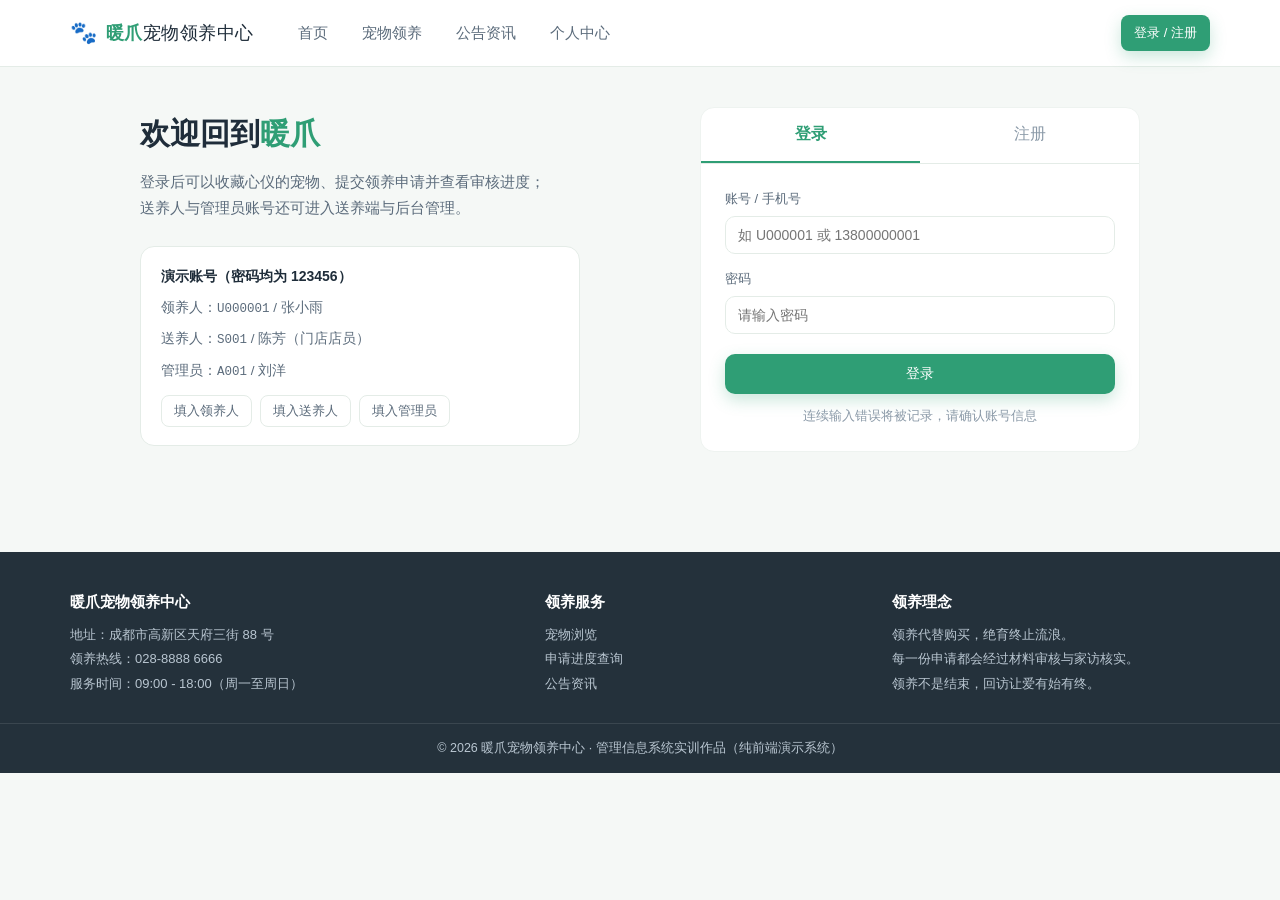
==== pet-adoption/admin.html @ 176c4de7 "Add files via upload" ====
<!DOCTYPE html>
<html lang="zh-CN">
<head>
  <meta charset="UTF-8">
  <meta name="viewport" content="width=device-width, initial-scale=1.0">
  <title>管理员后台 · 暖爪宠物领养中心</title>
  <link rel="stylesheet" href="css/style.css">
</head>
<body>
<div class="wrap">
  <div class="panel-layout">
    <aside class="menu">
      <div class="who">
        <b id="whoName">—</b>
        <span id="whoMeta">—</span>
      </div>
      <button data-sec="home" class="on" type="button">📊 后台概览</button>
      <button data-sec="users" type="button">👥 用户管理</button>
      <button data-sec="pets" type="button">🐾 宠物审核管理</button>
      <button data-sec="apps" type="button">📄 领养申请审核</button>
      <button data-sec="visits" type="button">📞 领养回访管理</button>
      <button data-sec="notices" type="button">📢 公告资讯管理</button>
      <button data-sec="settings" type="button">⚙️ 系统基础设置</button>
      <a href="index.html" style="margin-top:6px">↩ 返回前台首页</a>
    </aside>

    <div>
      <div class="panel-title">
        <div>
          <h2 id="panelTitle">后台概览</h2>
          <div class="sub" id="panelSub">—</div>
        </div>
        <div id="panelExtra"></div>
      </div>
      <div id="panel"></div>
    </div>
  </div>
</div>

<script src="js/store.js"></script>
<script src="js/common.js"></script>
<script>
  renderLayout('admin');
  var user = requireUser(['03']);
  var sec = 'home';

  var META = {
    home: ['后台概览', '查看关键数据与待处理事项'],
    users: ['用户管理', '管理领养人、送养人与管理员账号状态'],
    pets: ['宠物审核管理', '审核送养信息，维护宠物档案状态'],
    apps: ['领养申请审核', '按“材料审核—家访核实—签订协议”流程处理申请'],
    visits: ['领养回访管理', '跟踪领养后回访任务，记录回访结果'],
    notices: ['公告资讯管理', '发布、编辑与删除领养须知与公益活动公告'],
    settings: ['系统基础设置', '维护站点信息、领养要求与回访规则']
  };

  function boot() {
    var u = DB.currentUser();
    $('#whoName').textContent = u.name;
    $('#whoMeta').textContent = '管理员 · ' + u.id;
    $('#panelTitle').textContent = META[sec][0];
    $('#panelSub').textContent = META[sec][1];
    $$('.menu [data-sec]').forEach(function (b) { b.classList.toggle('on', b.dataset.sec === sec); });
    $('#panelExtra').innerHTML = '';
    if (sec === 'home') renderHome();
    else if (sec === 'users') renderUsers();
    else if (sec === 'pets') renderPets();
    else if (sec === 'apps') renderApps();
    else if (sec === 'visits') renderVisits();
    else if (sec === 'notices') renderNotices();
    else renderSettings();
  }

  function statBox(n, t) { return '<div class="stat-box"><span>' + t + '</span><b>' + n + '</b></div>'; }

  /* ---------- 后台概览 ---------- */
  function renderHome() {
    var pets = DB.pets(), apps = DB.applications(), visits = DB.visits();
    var pendingPets = pets.filter(function (p) { return p.status === '10'; });
    var pendingApps = apps.filter(function (a) { return a.status === '01' || a.status === '02' || a.status === '03'; });
    var pendingVisits = visits.filter(function (v) { return v.status === '01'; });

    var todo = [];
    pendingPets.forEach(function (p) {
      todo.push('宠物「' + p.name + '」待审核 <span class="mono">' + p.id + '</span>');
    });
    pendingApps.forEach(function (a) {
      todo.push('申请 <span class="mono">' + a.id + '</span> 处于「' + DICT.applyStatus[a.status] + '」');
    });
    pendingVisits.forEach(function (v) {
      todo.push('回访 <span class="mono">' + v.id + '</span> 计划于 ' + v.planDate + ' 执行');
    });

    $('#panel').innerHTML =
      '<div class="stat-row">' +
        statBox(DB.users().length, '系统用户') +
        statBox(pets.length, '在册宠物') +
        statBox(pendingApps.length, '待处理申请') +
        statBox(pendingVisits.length, '待回访任务') +
      '</div>' +
      '<div class="card"><h3 style="font-size:16px;margin-bottom:10px">待办事项</h3>' +
        (todo.length ? '<ul style="display:grid;gap:8px;color:#5b6b7b;font-size:13.5px">' +
          todo.slice(0, 8).map(function (t) {
            return '<li style="padding:8px 12px;background:#f8fbf9;border-radius:8px">· ' + t + '</li>';
          }).join('') + '</ul>'
          : '<p style="color:#8b9aa8">暂无待处理事项，全部业务已处理完毕。</p>') +
      '</div>' +
      '<div class="card"><h3 style="font-size:16px;margin-bottom:10px">最近领养申请</h3>' +
        '<div class="table-wrap" style="border:0"><table class="tb"><thead><tr>' +
          '<th>申请单号</th><th>宠物</th><th>申请人</th><th>提交时间</th><th>状态</th>' +
        '</tr></thead><tbody>' +
        apps.slice().sort(function (a, b) { return a.createdAt < b.createdAt ? 1 : -1; }).slice(0, 5).map(function (a) {
          var p = DB.pet(a.petId) || {}, u = DB.user(a.userId) || {};
          return '<tr><td class="mono">' + esc(a.id) + '</td><td>' + esc(p.name || '—') + '</td>' +
            '<td>' + esc(u.name || '—') + '</td><td>' + esc(a.createdAt) + '</td>' +
            '<td>' + badge(DICT.applyStatus, a.status) + '</td></tr>';
        }).join('') + '</tbody></table></div></div>';
  }

  /* ---------- 用户管理 ---------- */
  function renderUsers() {
    var kw = '';
    $('#panelExtra').innerHTML = '<input id="userKw" placeholder="搜索编号 / 姓名 / 手机号" ' +
      'style="border:1px solid #e4ece7;border-radius:8px;padding:7px 12px;outline:none;width:220px">';

    function draw() {
      var list = DB.users().filter(function (u) {
        var t = (u.id + u.name + u.phone).toLowerCase();
        return t.indexOf(kw.toLowerCase()) >= 0;
      });
      $('#panel').innerHTML = list.length
        ? '<div class="table-wrap"><table class="tb"><thead><tr>' +
            '<th>用户编号</th><th>姓名</th><th>角色</th><th>手机号</th><th>状态</th><th>注册时间</th><th>操作</th>' +
          '</tr></thead><tbody>' +
          list.map(function (u) {
            return '<tr>' +
              '<td class="mono">' + esc(u.id) + '</td>' +
              '<td><b>' + esc(u.name) + '</b></td>' +
              '<td>' + DICT.role[u.role] + '</td>' +
              '<td>' + esc(u.phone) + '</td>' +
              '<td>' + badge(DICT.account, u.status) + '</td>' +
              '<td>' + esc(u.createdAt) + '</td>' +
              '<td class="ops">' +
                (u.id === DB.currentUser().id ? '<span style="color:#8b9aa8;font-size:12.5px">当前登录账号</span>'
                  : '<button class="btn btn-line btn-sm" data-freeze="' + u.id + '" type="button">' +
                    (u.status === '01' ? '冻结' : '解冻') + '</button>') +
                '<button class="btn btn-line btn-sm" data-detail="' + u.id + '" type="button">详情</button>' +
              '</td></tr>';
          }).join('') + '</tbody></table></div>'
        : emptyState('没有匹配的用户');

      $$('[data-freeze]').forEach(function (b) {
        b.addEventListener('click', function () {
          DB.toggleUserStatus(b.dataset.freeze);
          toast('账号状态已更新');
          draw();
        });
      });
      $$('[data-detail]').forEach(function (b) {
        b.addEventListener('click', function () { userDetail(b.dataset.detail); });
      });
    }

    $('#userKw').addEventListener('input', function () { kw = this.value.trim(); draw(); });
    draw();
  }

  function userDetail(id) {
    var u = DB.user(id);
    var apps = DB.applicationsOf(id);
    openModal('用户详情 · ' + u.id,
      '<div class="detail-attrs" style="margin-top:0">' +
        '<div class="attr"><span>姓名</span><b>' + esc(u.name) + '</b></div>' +
        '<div class="attr"><span>角色</span><b>' + DICT.role[u.role] + '</b></div>' +
        '<div class="attr"><span>手机号</span><b>' + esc(u.phone) + '</b></div>' +
        '<div class="attr"><span>身份证号</span><b>' + esc(u.idCard || '—') + '</b></div>' +
        '<div class="attr"><span>联系地址</span><b>' + esc(u.address || '—') + '</b></div>' +
        '<div class="attr"><span>账号状态</span><b>' + DICT.account[u.status] + '</b></div>' +
      '</div>' +
      '<p style="color:#5b6b7b;font-size:13.5px">领养申请 ' + apps.length + ' 条，' +
        '其中成功 ' + apps.filter(function (a) { return a.status === '04'; }).length + ' 条。</p>',
      '<button class="btn btn-primary" type="button" onclick="closeModal()">关闭</button>');
  }

  /* ---------- 宠物审核管理 ---------- */
  function renderPets() {
    var status = '';
    $('#panelExtra').innerHTML = '<select id="petStatusSel" style="border:1px solid #e4ece7;border-radius:8px;padding:7px 10px;outline:none">' +
      '<option value="">全部状态</option>' +
      Object.keys(DICT.petStatus).map(function (k) {
        return '<option value="' + k + '">' + DICT.petStatus[k] + '</option>';
      }).join('') + '</select>';

    function draw() {
      var list = DB.pets().filter(function (p) { return !status || p.status === status; })
        .sort(function (a, b) { return a.createdAt < b.createdAt ? 1 : -1; });
      $('#panel').innerHTML = list.length
        ? '<div class="table-wrap"><table class="tb"><thead><tr>' +
            '<th>宠物编号</th><th>名称</th><th>类别 / 品种</th><th>健康状况</th><th>状态</th><th>登记时间</th><th>操作</th>' +
          '</tr></thead><tbody>' +
          list.map(function (p) {
            return '<tr>' +
              '<td class="mono">' + esc(p.id) + '</td>' +
              '<td><b>' + esc(p.name) + '</b></td>' +
              '<td>' + DICT.ptype[p.type] + ' / ' + esc(p.breed) + '</td>' +
              '<td>' + DICT.health[p.health] + '</td>' +
              '<td>' + badge(DICT.petStatus, p.status) + '</td>' +
              '<td>' + esc(p.createdAt) + '</td>' +
              '<td class="ops">' +
                (p.status === '10'
                  ? '<button class="btn btn-primary btn-sm" data-pass="' + p.id + '" type="button">审核通过</button>' +
                    '<button class="btn btn-danger btn-sm" data-reject="' + p.id + '" type="button">驳回</button>'
                  : '') +
                (p.status === '20' ? '<button class="btn btn-line btn-sm" data-off="' + p.id + '" type="button">下架</button>' : '') +
                '<button class="btn btn-line btn-sm" data-view="' + p.id + '" type="button">查看</button>' +
              '</td></tr>';
          }).join('') + '</tbody></table></div>'
        : emptyState('没有符合条件的宠物档案');

      $$('[data-pass]').forEach(function (b) {
        b.addEventListener('click', function () {
          DB.updatePet(b.dataset.pass, { status: '20' });
          toast('审核通过，宠物已可在前台展示');
          draw();
        });
      });
      $$('[data-reject]').forEach(function (b) {
        b.addEventListener('click', function () {
          if (!confirm('确定驳回该送养信息吗？驳回后状态为已下架。')) return;
          DB.updatePet(b.dataset.reject, { status: '50' });
          toast('已驳回');
          draw();
        });
      });
      $$('[data-off]').forEach(function (b) {
        b.addEventListener('click', function () {
          DB.updatePet(b.dataset.off, { status: '50' });
          toast('已下架');
          draw();
        });
      });
      $$('[data-view]').forEach(function (b) {
        b.addEventListener('click', function () {
          var p = DB.pet(b.dataset.view);
          openModal('宠物档案 · ' + p.id,
            '<div style="display:grid;grid-template-columns:200px 1fr;gap:16px">' +
              '<div class="pet-thumb" style="border-radius:10px;overflow:hidden;height:150px">' +
                '<img src="' + p.photo + '" style="width:100%;height:100%;object-fit:cover" onerror="imgFallback(this)"></div>' +
              '<div class="detail-attrs" style="margin:0;grid-template-columns:1fr 1fr">' +
                '<div class="attr"><span>名称</span><b>' + esc(p.name) + '</b></div>' +
                '<div class="attr"><span>品种</span><b>' + esc(p.breed) + '</b></div>' +
                '<div class="attr"><span>性别 / 年龄</span><b>' + DICT.gender[p.gender] + ' / ' + fmtAge(p.age) + '</b></div>' +
                '<div class="attr"><span>体重</span><b>' + p.weight + ' kg</b></div>' +
                '<div class="attr"><span>免疫 / 绝育</span><b>' + (p.vaccined ? '已免疫' : '未免疫') + ' / ' + (p.sterilized ? '已绝育' : '未绝育') + '</b></div>' +
                '<div class="attr"><span>发布人</span><b>' + esc(p.createdBy) + '</b></div>' +
              '</div>' +
            '</div>' +
            '<p style="color:#5b6b7b;font-size:13.5px;margin-top:12px">' + esc(p.desc) + '</p>',
            '<button class="btn btn-primary" type="button" onclick="closeModal()">关闭</button>');
        });
      });
    }

    $('#petStatusSel').addEventListener('change', function () { status = this.value; draw(); });
    draw();
  }

  /* ---------- 领养申请审核 ---------- */
  function renderApps() {
    var status = '';
    $('#panelExtra').innerHTML = '<select id="appStatusSel" style="border:1px solid #e4ece7;border-radius:8px;padding:7px 10px;outline:none">' +
      '<option value="">全部状态</option>' +
      Object.keys(DICT.applyStatus).map(function (k) {
        return '<option value="' + k + '">' + DICT.applyStatus[k] + '</option>';
      }).join('') + '</select>';

    function draw() {
      var list = DB.applications().filter(function (a) { return !status || a.status === status; })
        .sort(function (a, b) { return a.createdAt < b.createdAt ? 1 : -1; });
      $('#panel').innerHTML = list.length
        ? '<div class="table-wrap"><table class="tb"><thead><tr>' +
            '<th>申请单号</th><th>申请宠物</th><th>申请人</th><th>住房 / 经验</th><th>提交时间</th><th>状态</th><th>操作</th>' +
          '</tr></thead><tbody>' +
          list.map(function (a) {
            var p = DB.pet(a.petId) || { name: '—' }, u = DB.user(a.userId) || { name: '—' };
            var canReview = ['01', '02', '03'].indexOf(a.status) >= 0;
            return '<tr>' +
              '<td class="mono">' + esc(a.id) + '</td>' +
              '<td>' + esc(p.name) + '<div class="mono" style="font-size:11.5px">' + esc(a.petId) + '</div></td>' +
              '<td>' + esc(u.name) + '<div class="mono" style="font-size:11.5px">' + esc(u.id) + '</div></td>' +
              '<td>' + esc(a.houseType) + ' / ' + esc(a.experience) + '</td>' +
              '<td>' + esc(a.createdAt) + '</td>' +
              '<td>' + badge(DICT.applyStatus, a.status) + (a.agreementId ? '<div class="mono" style="font-size:11.5px;margin-top:2px">' + esc(a.agreementId) + '</div>' : '') + '</td>' +
              '<td class="ops">' +
                (canReview
                  ? '<button class="btn btn-primary btn-sm" data-review="' + a.id + '" type="button">审核处理</button>'
                  : '<button class="btn btn-line btn-sm" data-info="' + a.id + '" type="button">查看</button>') +
              '</td></tr>';
          }).join('') + '</tbody></table></div>'
        : emptyState('没有符合条件的申请');

      $$('[data-review]').forEach(function (b) {
        b.addEventListener('click', function () { reviewModal(b.dataset.review, draw); });
      });
      $$('[data-info]').forEach(function (b) {
        b.addEventListener('click', function () { infoModal(b.dataset.info); });
      });
    }

    $('#appStatusSel').addEventListener('change', function () { status = this.value; draw(); });
    draw();
  }

  function reviewModal(appId, cb) {
    var a = DB.applications().filter(function (x) { return x.id === appId; })[0];
    if (!a) return;
    var u = DB.user(a.userId) || {}, p = DB.pet(a.petId) || {};
    var actions = [];
    if (a.status === '01') actions.push(['pass', '初审通过']);
    if (a.status === '01' || a.status === '02') actions.push(['visit', '转家访核实']);
    if (a.status === '02' || a.status === '03') actions.push(['success', '确认领养并签订协议']);
    actions.push(['reject', '驳回申请']);

    openModal('审核领养申请 · ' + a.id,
      '<div class="detail-attrs" style="margin-top:0">' +
        '<div class="attr"><span>申请人</span><b>' + esc(u.name) + '（' + esc(u.id) + '）</b></div>' +
        '<div class="attr"><span>联系电话</span><b>' + esc(a.phone) + '</b></div>' +
        '<div class="attr"><span>申请宠物</span><b>' + esc(p.name) + '（' + esc(a.petId) + '）</b></div>' +
        '<div class="attr"><span>住房 / 经验</span><b>' + esc(a.houseType) + ' / ' + esc(a.experience) + '</b></div>' +
      '</div>' +
      '<div style="background:#f8fbf9;border-radius:10px;padding:12px;font-size:13.5px;color:#5b6b7b;margin-bottom:14px">' +
        '<b style="color:#1f2d3a">领养理由</b><div style="margin-top:4px">' + esc(a.reason) + '</div></div>' +
      '<div class="field"><label>处理意见 <i>*</i></label>' +
        '<div class="radio-row">' + actions.map(function (act, i) {
          return '<label><input type="radio" name="act" value="' + act[0] + '"' + (i === 0 ? ' checked' : '') + '> ' + act[1] + '</label>';
        }).join('') + '</div></div>' +
      '<div class="field" style="margin-top:12px"><label>审核备注</label>' +
        '<textarea id="reviewNote" placeholder="如材料是否齐全、家访结论、协议签订情况等">' + esc(a.reviewNote || '') + '</textarea></div>' +
      '<p style="color:#8b9aa8;font-size:12.5px;margin-top:8px">' +
        '确认领养后系统将自动生成带校验位的领养协议编号，并将宠物状态置为“已领养”，同时创建首次回访任务。</p>',
      '<button class="btn btn-line" type="button" onclick="closeModal()">取消</button>' +
      '<button class="btn btn-primary" id="btnDoReview" type="button">提交处理</button>',
      function () {
        $('#btnDoReview').addEventListener('click', function () {
          var act = $('input[name="act"]:checked').value;
          var note = $('#reviewNote').value.trim();
          if ((act === 'reject' || act === 'pass') && !note) return toast('请填写审核备注', 'warn');
          var res = DB.reviewApplication(appId, act, note);
          if (!res.ok) return toast(res.msg, 'err');
          closeModal();
          if (act === 'success') toast('已确认领养，协议编号 ' + res.app.agreementId);
          else toast('处理完成：' + DICT.applyStatus[res.app.status]);
          if (cb) cb();
        });
      });
  }

  function infoModal(appId) {
    var a = DB.applications().filter(function (x) { return x.id === appId; })[0];
    var u = DB.user(a.userId) || {}, p = DB.pet(a.petId) || {};
    openModal('申请详情 · ' + a.id,
      '<div class="detail-attrs" style="margin-top:0">' +
        '<div class="attr"><span>状态</span><b>' + DICT.applyStatus[a.status] + '</b></div>' +
        '<div class="attr"><span>协议编号</span><b class="mono">' + esc(a.agreementId || '—') + '</b></div>' +
        '<div class="attr"><span>申请人</span><b>' + esc(u.name) + '</b></div>' +
        '<div class="attr"><span>宠物</span><b>' + esc(p.name) + '</b></div>' +
      '</div>' +
      '<div style="background:#f8fbf9;border-radius:10px;padding:12px;font-size:13.5px;color:#5b6b7b">' +
        '<div><b style="color:#1f2d3a">审核备注：</b>' + esc(a.reviewNote || '—') + '</div>' +
        '<div style="margin-top:6px"><b style="color:#1f2d3a">最后更新：</b>' + esc(a.updatedAt) + '</div></div>',
      '<button class="btn btn-primary" type="button" onclick="closeModal()">关闭</button>');
  }

  /* ---------- 回访管理 ---------- */
  function renderVisits() {
    $('#panelExtra').innerHTML = '<button class="btn btn-primary btn-sm" id="btnNewVisit" type="button">+ 新建回访任务</button>';

    function draw() {
      var list = DB.visits().slice().sort(function (a, b) { return a.planDate < b.planDate ? 1 : -1; });
      $('#panel').innerHTML = list.length
        ? '<div class="table-wrap"><table class="tb"><thead><tr>' +
            '<th>回访单号</th><th>领养宠物</th><th>领养人</th><th>计划日期</th><th>实际日期</th><th>状态</th><th>回访说明</th><th>操作</th>' +
          '</tr></thead><tbody>' +
          list.map(function (v) {
            var p = DB.pet(v.petId) || { name: '—' }, u = DB.user(v.userId) || { name: '—' };
            return '<tr>' +
              '<td class="mono">' + esc(v.id) + '</td>' +
              '<td>' + esc(p.name) + '</td>' +
              '<td>' + esc(u.name) + '</td>' +
              '<td>' + esc(v.planDate) + '</td>' +
              '<td>' + esc(v.actualDate || '—') + '</td>' +
              '<td>' + badge(DICT.visitStatus, v.status) + '</td>' +
              '<td style="max-width:220px">' + esc(v.note || '—') + '</td>' +
              '<td class="ops">' + (v.status === '01'
                ? '<button class="btn btn-primary btn-sm" data-do="' + v.id + '" type="button">记录回访</button>'
                : '<button class="btn btn-line btn-sm" data-again="' + v.id + '" type="button">追加回访</button>') + '</td>' +
            '</tr>';
          }).join('') + '</tbody></table></div>'
        : emptyState('暂无回访任务');
      bind();
    }

    function bind() {
      $$('[data-do]').forEach(function (b) {
        b.addEventListener('click', function () { visitModal(b.dataset.do, draw); });
      });
      $$('[data-again]').forEach(function (b) {
        b.addEventListener('click', function () { visitModal(b.dataset.again, draw); });
      });
      var nb = $('#btnNewVisit');
      if (nb) {
        nb.addEventListener('click', function () {
          var adopted = DB.applications().filter(function (a) { return a.status === '04'; });
          if (!adopted.length) return toast('暂无领养成功的记录，无法新建回访', 'warn');
          openModal('新建回访任务',
            '<div class="field"><label>选择领养记录 <i>*</i></label><select id="nApp">' +
              adopted.map(function (a) {
                var p = DB.pet(a.petId) || {}, u = DB.user(a.userId) || {};
                return '<option value="' + a.id + '">' + esc(a.id) + ' · ' + esc(p.name) + ' · ' + esc(u.name) + '</option>';
              }).join('') + '</select></div>' +
            '<div class="field" style="margin-top:12px"><label>计划回访日期 <i>*</i></label>' +
              '<input type="date" id="nDate" value="' + todayStr() + '"></div>',
            '<button class="btn btn-line" type="button" onclick="closeModal()">取消</button>' +
            '<button class="btn btn-primary" id="btnAddVisit" type="button">创建</button>',
            function () {
              $('#btnAddVisit').addEventListener('click', function () {
                var res = DB.addVisitPlan({
                  applicationId: $('#nApp').value,
                  planDate: $('#nDate').value,
                  visitor: DB.currentUser().name
                });
                if (!res.ok) return toast(res.msg, 'err');
                closeModal();
                toast('回访任务已创建');
                draw();
              });
            });
        });
      }
    }

    draw();
  }

  function visitModal(visitId, cb) {
    var v = DB.visits().filter(function (x) { return x.id === visitId; })[0];
    if (!v) return;
    var p = DB.pet(v.petId) || {}, u = DB.user(v.userId) || {};
    openModal('记录回访 · ' + v.id,
      '<div class="detail-attrs" style="margin-top:0">' +
        '<div class="attr"><span>领养宠物</span><b>' + esc(p.name) + '</b></div>' +
        '<div class="attr"><span>领养人</span><b>' + esc(u.name) + '</b></div>' +
        '<div class="attr"><span>计划日期</span><b>' + esc(v.planDate) + '</b></div>' +
        '<div class="attr"><span>回访人</span><b>' + esc(v.visitor) + '</b></div>' +
      '</div>' +
      '<div class="field"><label>回访结果 <i>*</i></label><div class="radio-row">' +
        '<label><input type="radio" name="vres" value="02" checked> 回访正常</label>' +
        '<label><input type="radio" name="vres" value="03"> 异常待处理</label></div></div>' +
      '<div class="field" style="margin-top:12px"><label>回访说明 <i>*</i></label>' +
        '<textarea id="vNote" placeholder="记录宠物饮食、健康、行为适应情况，以及需要跟进的问题">' + esc(v.note || '') + '</textarea></div>',
      '<button class="btn btn-line" type="button" onclick="closeModal()">取消</button>' +
      '<button class="btn btn-primary" id="btnSaveVisit" type="button">保存回访记录</button>',
      function () {
        $('#btnSaveVisit').addEventListener('click', function () {
          var note = $('#vNote').value.trim();
          if (note.length < 5) return toast('请填写回访说明（不少于 5 个字）', 'warn');
          DB.finishVisit(visitId, { result: $('input[name="vres"]:checked').value, note: note });
          closeModal();
          toast('回访记录已保存');
          if (cb) cb();
        });
      });
  }

  /* ---------- 公告管理 ---------- */
  function renderNotices() {
    $('#panelExtra').innerHTML = '<button class="btn btn-primary btn-sm" id="btnNewNotice" type="button">+ 发布公告</button>';

    function draw() {
      var list = DB.notices();
      $('#panel').innerHTML = list.length
        ? '<div class="table-wrap"><table class="tb"><thead><tr>' +
            '<th>公告编号</th><th>标题</th><th>类型</th><th>置顶</th><th>发布时间</th><th>操作</th>' +
          '</tr></thead><tbody>' +
          list.map(function (n) {
            return '<tr>' +
              '<td class="mono">' + esc(n.id) + '</td>' +
              '<td><b>' + esc(n.title) + '</b></td>' +
              '<td>' + esc(n.type) + '</td>' +
              '<td>' + (n.top ? '是' : '否') + '</td>' +
              '<td>' + esc(n.createdAt) + '</td>' +
              '<td class="ops">' +
                '<button class="btn btn-line btn-sm" data-edit="' + n.id + '" type="button">编辑</button>' +
                '<button class="btn btn-danger btn-sm" data-del="' + n.id + '" type="button">删除</button>' +
              '</td></tr>';
          }).join('') + '</tbody></table></div>'
        : emptyState('还没有发布过公告');
      bind();
    }

    function bind() {
      $$('[data-edit]').forEach(function (b) {
        b.addEventListener('click', function () { noticeModal(b.dataset.edit, draw); });
      });
      $$('[data-del]').forEach(function (b) {
        b.addEventListener('click', function () {
          if (!confirm('确定删除该公告吗？')) return;
          DB.deleteNotice(b.dataset.del);
          toast('已删除');
          draw();
        });
      });
      var nb = $('#btnNewNotice');
      if (nb) nb.addEventListener('click', function () { noticeModal('', draw); });
    }

    draw();
  }

  function noticeModal(id, cb) {
    var n = id ? DB.notices().filter(function (x) { return x.id === id; })[0] : null;
    openModal(n ? '编辑公告 · ' + n.id : '发布公告',
      '<div class="form-grid">' +
        '<div class="field full"><label>公告标题 <i>*</i></label><input id="nTitle" value="' + esc(n ? n.title : '') + '"></div>' +
        '<div class="field"><label>公告类型</label><select id="nType">' +
          ['领养须知', '公益活动', '制度说明', '其他'].map(function (t) {
            return '<option' + (n && n.type === t ? ' selected' : '') + '>' + t + '</option>';
          }).join('') + '</select></div>' +
        '<div class="field"><label>是否置顶</label><select id="nTop">' +
          '<option value="0"' + (n && !n.top ? ' selected' : '') + '>否</option>' +
          '<option value="1"' + (n && n.top ? ' selected' : '') + '>是</option></select></div>' +
        '<div class="field full"><label>公告内容 <i>*</i></label>' +
          '<textarea id="nContent" style="min-height:150px">' + esc(n ? n.content : '') + '</textarea></div>' +
      '</div>',
      '<button class="btn btn-line" type="button" onclick="closeModal()">取消</button>' +
      '<button class="btn btn-primary" id="btnSaveNotice" type="button">保存</button>',
      function () {
        $('#btnSaveNotice').addEventListener('click', function () {
          var title = $('#nTitle').value.trim();
          var content = $('#nContent').value.trim();
          if (!title) return toast('请填写公告标题', 'warn');
          if (content.length < 10) return toast('公告内容不少于 10 个字', 'warn');
          var res = DB.saveNotice({
            id: n ? n.id : '', title: title, content: content,
            type: $('#nType').value, top: $('#nTop').value === '1'
          });
          if (!res.ok) return toast(res.msg, 'err');
          closeModal();
          toast(n ? '公告已更新' : '公告已发布，编号 ' + res.notice.id);
          cb();
        });
      });
  }

  /* ---------- 系统设置 ---------- */
  function renderSettings() {
    var s = DB.settings();
    $('#panel').innerHTML =
      '<div class="card">' +
        '<div class="form-grid">' +
          '<div class="field"><label>站点名称</label><input id="sName" value="' + esc(s.siteName) + '"></div>' +
          '<div class="field"><label>领养热线</label><input id="sHot" value="' + esc(s.hotline) + '"></div>' +
          '<div class="field"><label>站点地址</label><input id="sAddr" value="' + esc(s.address) + '"></div>' +
          '<div class="field"><label>服务时间</label><input id="sTime" value="' + esc(s.workTime) + '"></div>' +
          '<div class="field"><label>首次回访间隔（天）</label>' +
            '<input id="sDays" type="number" min="1" value="' + s.visitDays + '"></div>' +
          '<div class="field"><label>宠物状态码预览</label>' +
            '<input value="10 待审核 / 20 待领养 / 30 申请中 / 40 已领养 / 50 已下架" disabled></div>' +
          '<div class="field full"><label>领养要求</label>' +
            '<textarea id="sRules" style="min-height:150px">' + esc(s.rules) + '</textarea></div>' +
        '</div>' +
        '<div class="form-actions"><button class="btn btn-primary" id="btnSaveSet" type="button">保存设置</button></div>' +
      '</div>' +
      '<div class="card"><h3 style="font-size:16px;margin-bottom:8px">数据维护</h3>' +
        '<p style="color:#5b6b7b;font-size:13.5px">系统为纯前端演示版本，业务数据保存在当前浏览器的 localStorage 中。' +
        '重置后所有演示数据将恢复到初始状态，已提交的申请与收藏会被清空。</p>' +
        '<div class="form-actions"><button class="btn btn-danger" id="btnReset" type="button">重置演示数据</button></div></div>';

    $('#btnSaveSet').addEventListener('click', function () {
      var days = Number($('#sDays').value);
      if (!days || days < 1) return toast('回访间隔天数需大于 0', 'warn');
      DB.saveSettings({
        siteName: $('#sName').value.trim() || s.siteName,
        hotline: $('#sHot').value.trim(),
        address: $('#sAddr').value.trim(),
        workTime: $('#sTime').value.trim(),
        visitDays: days,
        rules: $('#sRules').value
      });
      toast('设置已保存');
      setTimeout(function () { location.reload(); }, 600);
    });

    $('#btnReset').addEventListener('click', function () {
      if (!confirm('确定重置全部演示数据吗？该操作不可撤销。')) return;
      DB.reset();
      toast('已恢复初始演示数据');
      setTimeout(function () { location.href = 'admin.html'; }, 700);
    });
  }

  $$('.menu [data-sec]').forEach(function (b) {
    b.addEventListener('click', function () { sec = b.dataset.sec; boot(); });
  });

  boot();
</script>
</body>
</html>
---- pet-adoption/css/style.css ----
/* =====================================================================
 * 宠物领养管理系统 · 公共样式（css/style.css）
 * ===================================================================== */
:root {
  --brand: #2f9e75;
  --brand-dark: #227a58;
  --brand-light: #e8f6ef;
  --accent: #f2994a;
  --ink: #1f2d3a;
  --sub: #5b6b7b;
  --muted: #8b9aa8;
  --line: #e4ece7;
  --bg: #f5f8f6;
  --card: #ffffff;
  --shadow: 0 6px 24px rgba(31, 45, 58, .07);
  --radius: 14px;
}

* { box-sizing: border-box; margin: 0; padding: 0; }

body {
  font-family: "Microsoft YaHei", "PingFang SC", "Hiragino Sans GB", "Helvetica Neue", Arial, sans-serif;
  color: var(--ink);
  background: var(--bg);
  font-size: 14px;
  line-height: 1.7;
  -webkit-font-smoothing: antialiased;
}

a { color: inherit; text-decoration: none; }
img { display: block; max-width: 100%; }
ul, ol { list-style: none; }
button, input, select, textarea { font-family: inherit; font-size: 14px; color: inherit; }
h1, h2, h3, h4 { font-weight: 700; line-height: 1.35; }

.wrap { width: 100%; max-width: 1180px; margin: 0 auto; padding: 0 20px; }

/* ---------------- 顶部导航 ---------------- */
.hd {
  position: sticky; top: 0; z-index: 50;
  background: rgba(255, 255, 255, .94);
  backdrop-filter: saturate(180%) blur(8px);
  border-bottom: 1px solid var(--line);
}
.hd-in { display: flex; align-items: center; height: 66px; gap: 22px; }
.brand { display: flex; align-items: center; gap: 8px; font-size: 18px; letter-spacing: .5px; }
.brand-ico { font-size: 22px; }
.brand-txt b { color: var(--brand); }
.nav { display: flex; gap: 6px; margin-left: 8px; flex: 1; }
.nav a {
  padding: 8px 14px; border-radius: 10px; color: var(--sub);
  font-size: 15px; transition: .18s;
}
.nav a:hover { color: var(--brand); background: var(--brand-light); }
.nav a.active { color: var(--brand-dark); background: var(--brand-light); font-weight: 700; }
.nav-toggle { display: none; background: none; border: 0; font-size: 20px; cursor: pointer; color: var(--sub); }

.hd-user { display: flex; align-items: center; gap: 10px; }
.hd-user-in { display: flex; align-items: center; gap: 10px; }
.avatar {
  width: 34px; height: 34px; border-radius: 50%; background: var(--brand);
  color: #fff; display: flex; align-items: center; justify-content: center; font-weight: 700;
}
.hd-user-txt { display: flex; flex-direction: column; line-height: 1.25; }
.hd-user-txt b { font-size: 13px; }
.hd-user-txt span { font-size: 11px; color: var(--muted); }

/* ---------------- 按钮 ---------------- */
.btn {
  display: inline-flex; align-items: center; justify-content: center; gap: 6px;
  padding: 10px 20px; border-radius: 10px; border: 1px solid transparent;
  background: #eef2f0; color: var(--ink); cursor: pointer; transition: .18s;
  font-size: 14px; white-space: nowrap;
}
.btn:hover { transform: translateY(-1px); }
.btn-primary { background: var(--brand); color: #fff; box-shadow: 0 6px 16px rgba(47, 158, 117, .25); }
.btn-primary:hover { background: var(--brand-dark); }
.btn-accent { background: var(--accent); color: #fff; }
.btn-line { background: #fff; border-color: var(--line); color: var(--sub); }
.btn-line:hover { border-color: var(--brand); color: var(--brand); }
.btn-sm { padding: 6px 12px; font-size: 13px; border-radius: 8px; }
.btn-block { width: 100%; }
.btn[disabled] { opacity: .55; cursor: not-allowed; transform: none; }
.btn-danger { background: #fdecec; color: #d64545; }
.btn-danger:hover { background: #fbdada; }

/* ---------------- 首页 ---------------- */
.hero {
  background: linear-gradient(135deg, #e9f7f0 0%, #f7fbf9 55%, #fdf6ec 100%);
  padding: 54px 0 46px;
  border-bottom: 1px solid var(--line);
}
.hero-in { display: grid; grid-template-columns: 1.05fr .95fr; gap: 40px; align-items: center; }
.hero h1 { font-size: 38px; letter-spacing: 1px; }
.hero h1 em { color: var(--brand); font-style: normal; }
.hero p.lead { margin-top: 16px; color: var(--sub); font-size: 15.5px; max-width: 520px; }
.hero-tags { display: flex; gap: 10px; margin-top: 20px; flex-wrap: wrap; }
.hero-tags span {
  background: #fff; border: 1px solid var(--line); padding: 6px 12px;
  border-radius: 999px; font-size: 13px; color: var(--sub);
}
.searchbar {
  margin-top: 26px; display: flex; background: #fff; border-radius: 14px;
  padding: 8px; box-shadow: var(--shadow); max-width: 520px; gap: 8px;
}
.searchbar input { flex: 1; border: 0; outline: none; padding: 8px 12px; background: transparent; }
.searchbar select { border: 0; outline: none; background: transparent; color: var(--sub); padding: 0 8px; }
.hero-pic { border-radius: 22px; overflow: hidden; box-shadow: 0 18px 40px rgba(31, 45, 58, .16); aspect-ratio: 4 / 3; }
.hero-pic img { width: 100%; height: 100%; object-fit: cover; }

.stats { display: grid; grid-template-columns: repeat(4, 1fr); gap: 16px; margin-top: -30px; position: relative; z-index: 2; }
.stat {
  background: #fff; border-radius: var(--radius); padding: 20px 22px; box-shadow: var(--shadow);
  border: 1px solid #f0f5f2;
}
.stat b { font-size: 28px; color: var(--brand-dark); }
.stat span { display: block; color: var(--muted); font-size: 13px; margin-top: 2px; }

.section { padding: 46px 0; }
.section-hd { display: flex; align-items: flex-end; justify-content: space-between; margin-bottom: 22px; gap: 16px; }
.section-hd h2 { font-size: 24px; }
.section-hd p { color: var(--muted); font-size: 13.5px; margin-top: 4px; }
.section-hd a { color: var(--brand); font-size: 14px; }

/* ---------------- 宠物卡片 ---------------- */
.pet-grid { display: grid; grid-template-columns: repeat(3, 1fr); gap: 22px; }
.pet-card {
  background: var(--card); border-radius: var(--radius); overflow: hidden;
  border: 1px solid #eef3f0; transition: .2s; display: block;
}
.pet-card:hover { transform: translateY(-4px); box-shadow: var(--shadow); border-color: #d9ece3; }
.pet-thumb { position: relative; aspect-ratio: 4 / 3; background: linear-gradient(135deg, #eef6f1, #f7f3ea); }
.pet-thumb img { width: 100%; height: 100%; object-fit: cover; }
.pet-status {
  position: absolute; left: 12px; top: 12px; background: rgba(47, 158, 117, .92);
  color: #fff; font-size: 12px; padding: 3px 10px; border-radius: 999px;
}
.pet-status.gray { background: rgba(91, 107, 123, .8); }
.pet-type {
  position: absolute; right: 12px; top: 12px; background: rgba(255, 255, 255, .92);
  font-size: 12px; padding: 3px 10px; border-radius: 999px; color: var(--sub);
}
.pet-body { padding: 14px 16px 16px; }
.pet-title { display: flex; align-items: baseline; gap: 8px; }
.pet-title b { font-size: 17px; }
.pet-title span { color: var(--muted); font-size: 13px; }
.pet-meta { color: var(--sub); font-size: 13px; margin-top: 6px; }
.pet-id { color: #b3c0cb; font-size: 12px; margin-top: 6px; letter-spacing: .3px; }

.img-empty {
  display: flex; align-items: center; justify-content: center;
  background: linear-gradient(135deg, #eef6f1, #f7f3ea);
}
.img-empty::after { content: attr(data-emoji); font-size: 42px; opacity: .5; }

/* ---------------- 列表页 ---------------- */
.page-hd { background: #fff; border-bottom: 1px solid var(--line); padding: 28px 0; }
.page-hd h1 { font-size: 26px; }
.page-hd p { color: var(--muted); margin-top: 6px; }
.crumb { color: var(--muted); font-size: 13px; margin-bottom: 8px; }
.crumb a:hover { color: var(--brand); }

.layout { display: grid; grid-template-columns: 250px 1fr; gap: 24px; padding: 28px 0 56px; align-items: start; }
.side-card { background: #fff; border-radius: var(--radius); padding: 20px; border: 1px solid #eef3f0; }
.side-card h3 { font-size: 15px; margin-bottom: 14px; }
.filter-group { padding-bottom: 16px; margin-bottom: 16px; border-bottom: 1px dashed var(--line); }
.filter-group:last-child { border: 0; margin-bottom: 0; padding-bottom: 0; }
.filter-group > label { display: block; color: var(--muted); font-size: 12.5px; margin-bottom: 8px; }
.chips { display: flex; flex-wrap: wrap; gap: 8px; }
.chip {
  padding: 5px 12px; border-radius: 999px; background: #f3f7f5; color: var(--sub);
  font-size: 13px; cursor: pointer; border: 1px solid transparent; transition: .15s;
}
.chip:hover { color: var(--brand); }
.chip.on { background: var(--brand-light); color: var(--brand-dark); border-color: #c7e7d8; font-weight: 700; }
.list-bar {
  display: flex; align-items: center; justify-content: space-between; gap: 12px;
  margin-bottom: 16px; background: #fff; border: 1px solid #eef3f0;
  border-radius: var(--radius); padding: 12px 16px;
}
.list-bar .count { color: var(--muted); font-size: 13px; }
.list-bar .count b { color: var(--brand-dark); font-size: 16px; }
.list-bar select { border: 1px solid var(--line); border-radius: 8px; padding: 6px 10px; outline: none; background: #fff; }
.pet-grid.list { grid-template-columns: repeat(3, 1fr); }

/* ---------------- 详情页 ---------------- */
.detail { display: grid; grid-template-columns: 1.15fr 1fr; gap: 30px; padding: 28px 0 20px; align-items: start; }
.detail-pic { border-radius: 18px; overflow: hidden; aspect-ratio: 4 / 3; background: #eef6f1; box-shadow: var(--shadow); }
.detail-pic img { width: 100%; height: 100%; object-fit: cover; }
.detail-info { background: #fff; border-radius: 18px; padding: 26px; border: 1px solid #eef3f0; }
.detail-info h1 { font-size: 28px; display: flex; align-items: center; gap: 10px; }
.detail-info .sub { color: var(--muted); margin-top: 6px; }
.price-like { margin: 16px 0 4px; }
.detail-attrs { display: grid; grid-template-columns: repeat(2, 1fr); gap: 12px; margin: 18px 0; }
.attr { background: #f7faf8; border-radius: 10px; padding: 10px 12px; }
.attr span { display: block; color: var(--muted); font-size: 12px; }
.attr b { font-size: 14px; font-weight: 600; }
.detail-actions { display: flex; gap: 12px; margin-top: 18px; }
.detail-id { margin-top: 14px; font-size: 12.5px; color: #b3c0cb; }
.notice-box { background: #fffdf6; border: 1px solid #f6e7c8; border-radius: 12px; padding: 14px 16px; margin-top: 18px; }
.notice-box h4 { font-size: 14px; color: #a9761c; margin-bottom: 6px; }
.notice-box pre { white-space: pre-wrap; font-family: inherit; font-size: 13px; color: #8a6d3b; line-height: 1.8; }

.block { background: #fff; border-radius: var(--radius); padding: 24px; border: 1px solid #eef3f0; margin-top: 22px; }
.block h3 { font-size: 17px; margin-bottom: 12px; display: flex; align-items: center; gap: 8px; }
.block h3::before { content: ''; width: 4px; height: 16px; border-radius: 2px; background: var(--brand); }
.block p { color: var(--sub); }
.prose { color: var(--sub); font-size: 14.5px; line-height: 1.9; }

/* ---------------- 表单 ---------------- */
.form-grid { display: grid; grid-template-columns: repeat(2, 1fr); gap: 16px; }
.field { display: flex; flex-direction: column; gap: 6px; }
.field.full { grid-column: 1 / -1; }
.field label { color: var(--sub); font-size: 13px; }
.field label i { color: #d64545; font-style: normal; }
.field input, .field select, .field textarea {
  border: 1px solid var(--line); border-radius: 10px; padding: 10px 12px;
  outline: none; background: #fff; transition: .15s; width: 100%;
}
.field textarea { resize: vertical; min-height: 92px; line-height: 1.7; }
.field input:focus, .field select:focus, .field textarea:focus { border-color: var(--brand); box-shadow: 0 0 0 3px rgba(47, 158, 117, .12); }
.field input[type="checkbox"], .field input[type="radio"],
input[type="checkbox"], input[type="radio"] {
  width: 16px; height: 16px; min-width: 16px; flex: 0 0 auto; accent-color: var(--brand); cursor: pointer;
}
.field .hint { color: var(--muted); font-size: 12px; }
.radio-row { display: flex; gap: 18px; align-items: center; flex-wrap: wrap; }
.radio-row label { display: inline-flex; align-items: center; gap: 6px; color: var(--ink); cursor: pointer; font-size: 14px; white-space: nowrap; }
.agree-line { display: flex; gap: 8px; align-items: flex-start; color: var(--sub); font-size: 13px; }
.form-actions { margin-top: 20px; display: flex; gap: 12px; }

/* ---------------- 徽标 ---------------- */
.badge {
  display: inline-block; padding: 3px 10px; border-radius: 999px;
  font-size: 12px; font-weight: 600; background: #eef2f0; color: var(--sub); white-space: nowrap;
}
.b-01 { background: #fff4e5; color: #b4751a; }
.b-02 { background: #e8f2ff; color: #2b6cb0; }
.b-03 { background: #f0e9ff; color: #6b46c1; }
.b-04 { background: #e6f6ee; color: #227a58; }
.b-05 { background: #fdecec; color: #c53030; }
.b-06 { background: #eef2f0; color: var(--sub); }
.b-10 { background: #fff4e5; color: #b4751a; }
.b-20 { background: #e6f6ee; color: #227a58; }
.b-30 { background: #e8f2ff; color: #2b6cb0; }
.b-40 { background: #eef2f0; color: #5b6b7b; }
.b-50 { background: #fdecec; color: #c53030; }

/* ---------------- 表格 ---------------- */
.table-wrap { background: #fff; border-radius: var(--radius); border: 1px solid #eef3f0; overflow: auto; }
table.tb { width: 100%; border-collapse: collapse; min-width: 760px; }
table.tb th, table.tb td { padding: 12px 14px; text-align: left; font-size: 13.5px; border-bottom: 1px solid #f1f5f3; }
table.tb th { background: #f8fbf9; color: var(--sub); font-weight: 600; white-space: nowrap; }
table.tb tbody tr:hover { background: #fafcfb; }
table.tb td.ops { white-space: nowrap; }
table.tb td.ops button { margin-right: 6px; }
.mono { font-family: Consolas, "Courier New", monospace; font-size: 12.5px; color: var(--sub); }

/* ---------------- 个人中心 / 后台布局 ---------------- */
.panel-layout { display: grid; grid-template-columns: 220px 1fr; gap: 22px; padding: 26px 0 56px; align-items: start; }
.menu { background: #fff; border-radius: var(--radius); border: 1px solid #eef3f0; padding: 12px 10px; position: sticky; top: 88px; }
.menu .who { padding: 12px 12px 16px; border-bottom: 1px solid var(--line); margin-bottom: 8px; }
.menu .who b { display: block; font-size: 15px; }
.menu .who span { color: var(--muted); font-size: 12px; }
.menu a, .menu button {
  display: flex; align-items: center; gap: 8px; width: 100%; text-align: left;
  padding: 10px 12px; border-radius: 10px; color: var(--sub); font-size: 14px;
  background: none; border: 0; cursor: pointer;
}
.menu a:hover, .menu button:hover { background: var(--brand-light); color: var(--brand-dark); }
.menu a.on, .menu button.on { background: var(--brand-light); color: var(--brand-dark); font-weight: 700; }

.panel-title { display: flex; align-items: center; justify-content: space-between; margin-bottom: 16px; gap: 12px; flex-wrap: wrap; }
.panel-title h2 { font-size: 20px; }
.panel-title .sub { color: var(--muted); font-size: 13px; margin-top: 2px; }

.card { background: #fff; border-radius: var(--radius); border: 1px solid #eef3f0; padding: 22px; }
.card + .card { margin-top: 18px; }
.stat-row { display: grid; grid-template-columns: repeat(4, 1fr); gap: 16px; margin-bottom: 20px; }
.stat-box { background: #fff; border: 1px solid #eef3f0; border-radius: var(--radius); padding: 18px 20px; }
.stat-box span { color: var(--muted); font-size: 13px; }
.stat-box b { display: block; font-size: 26px; color: var(--brand-dark); margin-top: 4px; }
.stat-box.small b { font-size: 20px; }

/* ---------------- 申请进度条 ---------------- */
.steps { display: flex; align-items: center; gap: 0; margin: 14px 0 4px; flex-wrap: wrap; }
.step { display: flex; align-items: center; gap: 8px; color: var(--muted); font-size: 13px; }
.step i {
  width: 22px; height: 22px; border-radius: 50%; background: #eef2f0; display: inline-flex;
  align-items: center; justify-content: center; font-style: normal; font-size: 12px; color: var(--sub);
}
.step.done i { background: var(--brand); color: #fff; }
.step.done { color: var(--brand-dark); }
.step-line { width: 40px; height: 2px; background: #eef2f0; margin: 0 10px; }
.step-line.done { background: #bfe4d3; }

/* ---------------- 公告列表 ---------------- */
.notice-list { display: grid; gap: 14px; }
.notice-item { background: #fff; border: 1px solid #eef3f0; border-radius: 12px; padding: 16px 18px; transition: .18s; }
.notice-item:hover { border-color: #d9ece3; box-shadow: var(--shadow); }
.notice-item .top { display: flex; align-items: center; gap: 10px; }
.notice-item h4 { font-size: 15.5px; }
.notice-item .date { color: var(--muted); font-size: 12.5px; }
.notice-item p { color: var(--sub); font-size: 13.5px; margin-top: 6px; }
.notice-item .type { background: var(--brand-light); color: var(--brand-dark); font-size: 12px; padding: 2px 8px; border-radius: 6px; }

/* ---------------- 流程 ---------------- */
.flow { display: grid; grid-template-columns: repeat(4, 1fr); gap: 16px; }
.flow-item { background: #fff; border: 1px solid #eef3f0; border-radius: var(--radius); padding: 20px; position: relative; }
.flow-item em {
  font-style: normal; font-size: 12px; color: #fff; background: var(--brand);
  width: 24px; height: 24px; border-radius: 50%; display: inline-flex;
  align-items: center; justify-content: center; margin-bottom: 10px;
}
.flow-item h4 { font-size: 15px; margin-bottom: 6px; }
.flow-item p { color: var(--muted); font-size: 13px; }

/* ---------------- 弹窗 / 提示 ---------------- */
.modal-mask {
  position: fixed; inset: 0; background: rgba(20, 32, 42, .45); z-index: 200;
  display: flex; align-items: center; justify-content: center; padding: 24px;
}
.modal {
  background: #fff; border-radius: 18px; width: 100%; max-width: 560px;
  max-height: 88vh; overflow: auto; box-shadow: 0 24px 60px rgba(0, 0, 0, .22);
  animation: pop .18s ease-out;
}
@keyframes pop { from { opacity: 0; transform: translateY(8px) scale(.98); } to { opacity: 1; transform: none; } }
.modal-hd { display: flex; align-items: center; justify-content: space-between; padding: 18px 22px; border-bottom: 1px solid var(--line); }
.modal-hd h3 { font-size: 17px; }
.modal-x { background: none; border: 0; font-size: 22px; line-height: 1; color: var(--muted); cursor: pointer; }
.modal-bd { padding: 20px 22px; }
.modal-ft { padding: 14px 22px 20px; display: flex; justify-content: flex-end; gap: 10px; }

.toast-box { position: fixed; top: 22px; left: 50%; transform: translateX(-50%); z-index: 300; display: grid; gap: 8px; }
.toast {
  background: #25313c; color: #fff; padding: 10px 18px; border-radius: 10px;
  font-size: 13.5px; box-shadow: 0 10px 26px rgba(0, 0, 0, .2); transition: .3s; max-width: 78vw;
}
.toast.warn { background: #b7791f; }
.toast.err { background: #c53030; }
.toast.out { opacity: 0; transform: translateY(-8px); }

/* ---------------- 空状态 / 页脚 ---------------- */
.empty { text-align: center; padding: 46px 20px; color: var(--muted); background: #fff; border-radius: var(--radius); border: 1px dashed var(--line); }
.empty-ico { font-size: 34px; margin-bottom: 8px; opacity: .6; }

.ft { background: #24313b; color: #b9c6d1; margin-top: 40px; }
.ft-in { display: grid; grid-template-columns: 1.4fr 1fr 1fr; gap: 30px; padding: 40px 20px 26px; }
.ft h4 { color: #fff; font-size: 15px; margin-bottom: 10px; }
.ft p { font-size: 13px; line-height: 1.9; }
.ft a:hover { color: #fff; }
.ft-copy { border-top: 1px solid rgba(255, 255, 255, .1); text-align: center; padding: 14px 20px; font-size: 12.5px; }

/* ---------------- 响应式 ---------------- */
@media (max-width: 980px) {
  .hero-in { grid-template-columns: 1fr; }
  .hero-pic { order: -1; }
  .pet-grid, .pet-grid.list { grid-template-columns: repeat(2, 1fr); }
  .detail { grid-template-columns: 1fr; }
  .notice-flow { grid-template-columns: 1fr !important; }
  .layout, .panel-layout { grid-template-columns: 1fr; }
  .menu { position: static; }
  .stats, .stat-row { grid-template-columns: repeat(2, 1fr); }
  .flow { grid-template-columns: repeat(2, 1fr); }
  .ft-in { grid-template-columns: 1fr; }
}
@media (max-width: 640px) {
  .nav {
    position: absolute; top: 66px; left: 0; right: 0; background: #fff;
    flex-direction: column; padding: 10px 16px; border-bottom: 1px solid var(--line);
    display: none; box-shadow: var(--shadow);
  }
  .nav.open { display: flex; }
  .nav-toggle { display: block; }
  .hd-user-txt { display: none; }
  .pet-grid, .pet-grid.list { grid-template-columns: 1fr; }
  .hero h1 { font-size: 28px; }
  .form-grid { grid-template-columns: 1fr; }
  .detail-attrs { grid-template-columns: 1fr 1fr; }
}
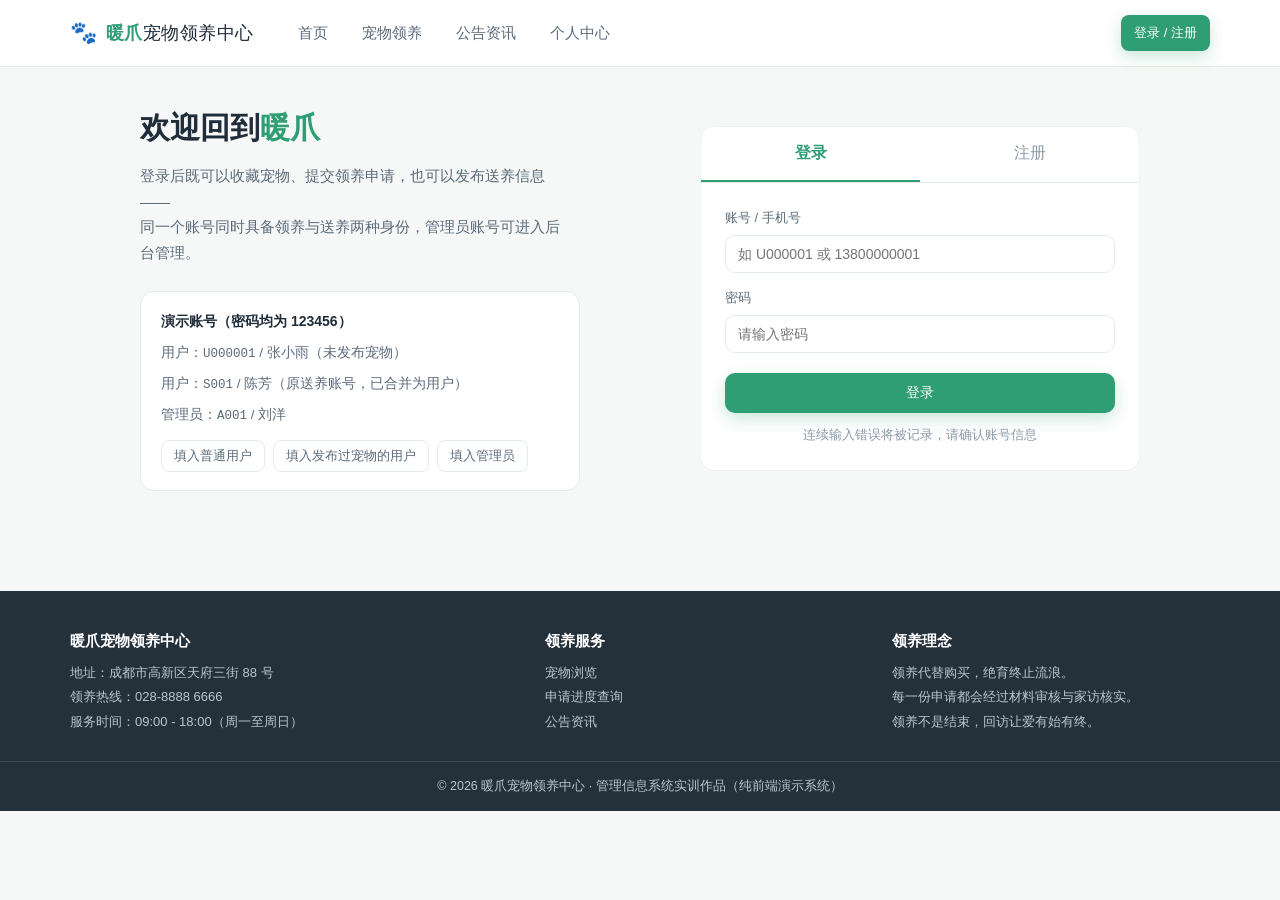
==== commit f9f24168: "Add files via upload" ====
--- a/pet-adoption/admin.html
+++ b/pet-adoption/admin.html
@@ -46,7 +46,7 @@
 
   var META = {
     home: ['后台概览', '查看关键数据与待处理事项'],
-    users: ['用户管理', '管理领养人、送养人与管理员账号状态'],
+    users: ['用户管理', '管理用户与管理员账号状态'],
     pets: ['宠物审核管理', '审核送养信息，维护宠物档案状态'],
     apps: ['领养申请审核', '按“材料审核—家访核实—签订协议”流程处理申请'],
     visits: ['领养回访管理', '跟踪领养后回访任务，记录回访结果'],
